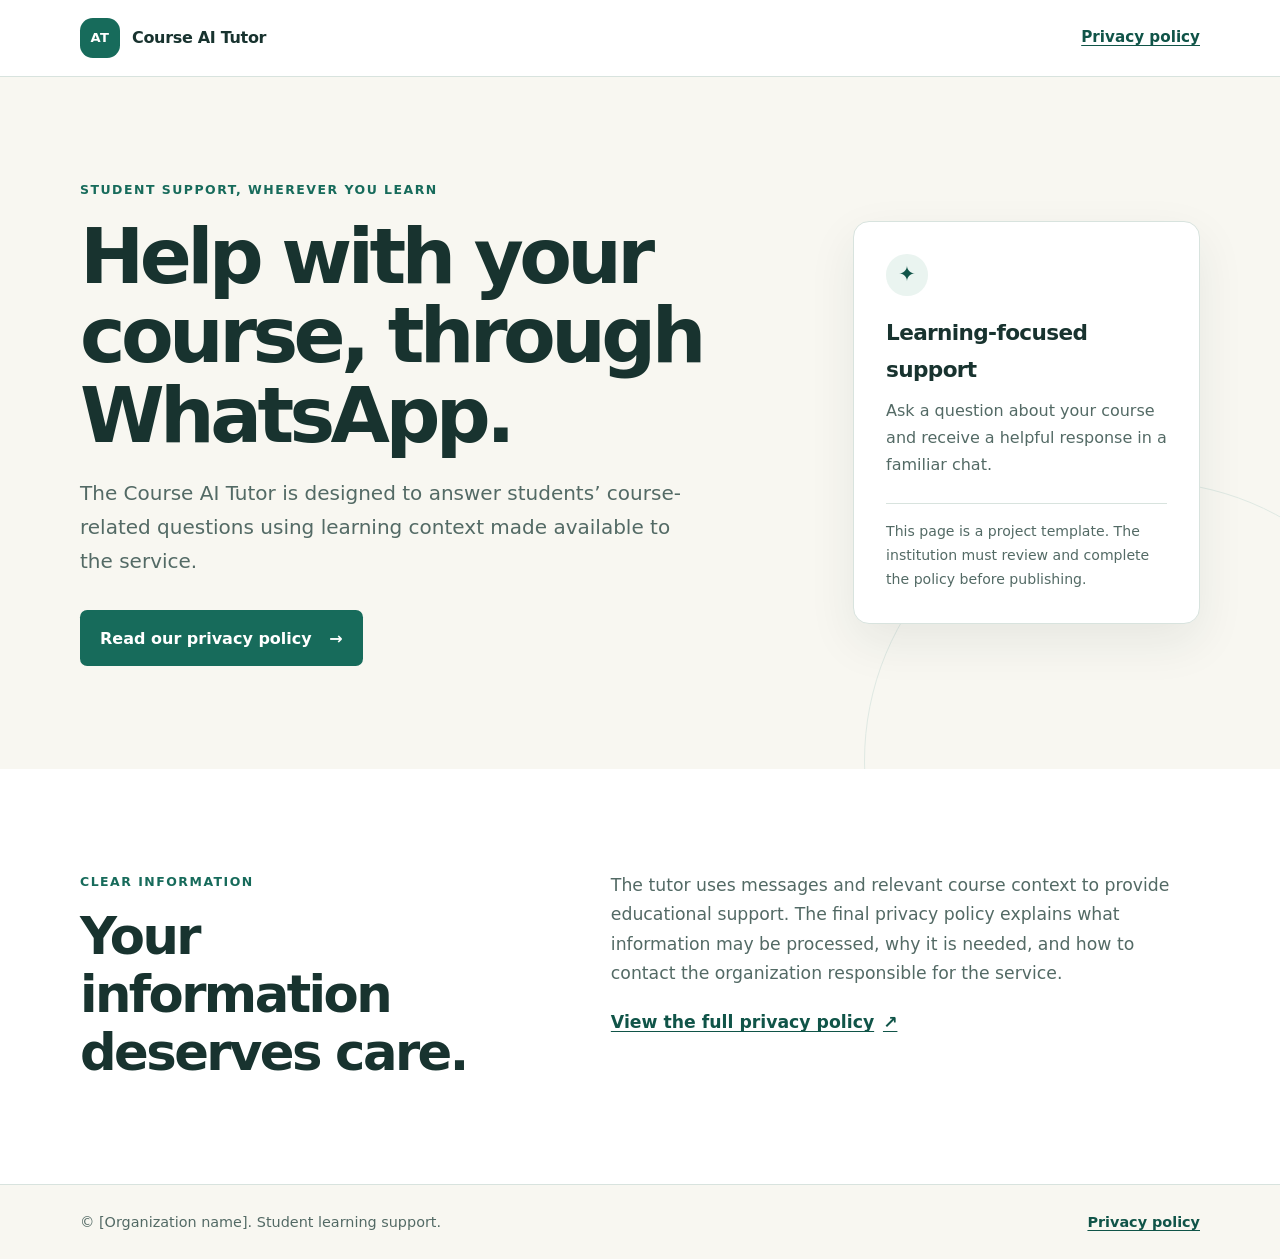
==== index.html @ 3cc83043 "web" ====
<!doctype html>
<html lang="en">
  <head>
    <meta charset="utf-8">
    <meta name="viewport" content="width=device-width, initial-scale=1">
    <meta name="description" content="Learn how the course AI tutor supports students through WhatsApp and how personal information is handled.">
    <title>Privacy and student support</title>
    <link rel="stylesheet" href="styles.css">
  </head>
  <body>
    <a class="skip-link" href="#main">Skip to content</a>
    <header class="site-header">
      <div class="container header-inner">
        <a class="brand" href="index.html" aria-label="Course AI Tutor home">
          <span class="brand-mark" aria-hidden="true">AT</span>
          <span>Course AI Tutor</span>
        </a>
        <a class="header-link" href="privacy-policy.html">Privacy policy</a>
      </div>
    </header>

    <main id="main">
      <section class="hero">
        <div class="container hero-grid">
          <div class="hero-copy">
            <p class="eyebrow">Student support, wherever you learn</p>
            <h1>Help with your course, through WhatsApp.</h1>
            <p class="hero-lede">The Course AI Tutor is designed to answer students’ course-related questions using learning context made available to the service.</p>
            <a class="button" href="privacy-policy.html">Read our privacy policy <span aria-hidden="true">→</span></a>
          </div>
          <aside class="hero-card" aria-label="About the service">
            <span class="card-icon" aria-hidden="true">✦</span>
            <h2>Learning-focused support</h2>
            <p>Ask a question about your course and receive a helpful response in a familiar chat.</p>
            <div class="card-rule"></div>
            <p class="small-note">This page is a project template. The institution must review and complete the policy before publishing.</p>
          </aside>
        </div>
        <div class="hero-decoration" aria-hidden="true"></div>
      </section>

      <section class="content-section">
        <div class="container content-grid">
          <div>
            <p class="eyebrow">Clear information</p>
            <h2>Your information deserves care.</h2>
          </div>
          <div class="content-copy">
            <p>The tutor uses messages and relevant course context to provide educational support. The final privacy policy explains what information may be processed, why it is needed, and how to contact the organization responsible for the service.</p>
            <a class="text-link" href="privacy-policy.html">View the full privacy policy <span aria-hidden="true">↗</span></a>
          </div>
        </div>
      </section>
    </main>

    <footer class="site-footer">
      <div class="container footer-inner">
        <p>© <span>[Organization name]</span>. Student learning support.</p>
        <a href="privacy-policy.html">Privacy policy</a>
      </div>
    </footer>
  </body>
</html>
---- styles.css ----
:root {
  color-scheme: light;
  --ink: #18332f;
  --muted: #536a65;
  --green: #176b5b;
  --green-dark: #105448;
  --mint: #eaf4f0;
  --cream: #f8f7f1;
  --line: #d8e3de;
  --white: #fff;
  font-family: Inter, ui-sans-serif, system-ui, -apple-system, BlinkMacSystemFont, "Segoe UI", sans-serif;
  font-synthesis: none;
  text-rendering: optimizeLegibility;
}

* { box-sizing: border-box; }

body {
  margin: 0;
  color: var(--ink);
  background: var(--white);
  font-size: 1rem;
  line-height: 1.7;
}

a { color: var(--green-dark); text-underline-offset: 0.2em; }
a:hover { color: #0b4036; }
a:focus-visible { outline: 3px solid #d08b32; outline-offset: 4px; border-radius: 3px; }

.container { width: min(1120px, calc(100% - 3rem)); margin-inline: auto; }
.skip-link { position: absolute; left: 1rem; top: -5rem; z-index: 10; padding: 0.7rem 1rem; background: var(--white); }
.skip-link:focus { top: 1rem; }

.site-header { position: relative; z-index: 1; background: var(--white); border-bottom: 1px solid var(--line); }
.header-inner, .footer-inner { min-height: 76px; display: flex; align-items: center; justify-content: space-between; gap: 1.5rem; }
.brand { display: inline-flex; align-items: center; gap: 0.75rem; color: var(--ink); text-decoration: none; font-weight: 750; letter-spacing: -0.02em; }
.brand-mark { display: grid; width: 2.5rem; height: 2.5rem; place-items: center; border-radius: 0.8rem; color: var(--white); background: var(--green); font-size: 0.82rem; letter-spacing: 0.04em; }
.header-link { font-size: 0.95rem; font-weight: 650; }

.hero { position: relative; overflow: hidden; padding: clamp(4rem, 8vw, 7.5rem) 0; background: var(--cream); }
.hero-grid { position: relative; z-index: 1; display: grid; grid-template-columns: minmax(0, 1.45fr) minmax(260px, 0.75fr); align-items: center; gap: clamp(3rem, 8vw, 7rem); }
.eyebrow { margin: 0 0 1rem; color: var(--green); font-size: 0.78rem; font-weight: 800; letter-spacing: 0.12em; text-transform: uppercase; }
h1, h2, p { margin-top: 0; }
h1 { max-width: 720px; margin-bottom: 1.25rem; font-size: clamp(2.65rem, 6vw, 5rem); line-height: 1.04; letter-spacing: -0.06em; }
.hero-lede { max-width: 620px; margin-bottom: 2rem; color: var(--muted); font-size: clamp(1.08rem, 1.7vw, 1.25rem); }
.button { display: inline-flex; align-items: center; gap: 1.1rem; padding: 0.9rem 1.25rem; border-radius: 0.45rem; color: var(--white); background: var(--green); font-weight: 700; text-decoration: none; }
.button:hover { color: var(--white); background: var(--green-dark); }
.hero-card { padding: 2rem; border: 1px solid var(--line); border-radius: 1rem; background: var(--white); box-shadow: 0 18px 48px rgb(24 51 47 / 8%); }
.card-icon { display: grid; width: 2.6rem; height: 2.6rem; place-items: center; margin-bottom: 1.2rem; border-radius: 50%; color: var(--green-dark); background: var(--mint); font-size: 1.3rem; }
.hero-card h2 { margin-bottom: 0.55rem; font-size: 1.35rem; letter-spacing: -0.03em; }
.hero-card p { margin-bottom: 0; color: var(--muted); }
.card-rule { height: 1px; margin: 1.5rem 0 1rem; background: var(--line); }
.hero-card .small-note { font-size: 0.88rem; }
.hero-decoration { position: absolute; right: -9rem; bottom: -17rem; width: 35rem; height: 35rem; border: 1px solid #dfe9e3; border-radius: 50%; }

.content-section { padding: clamp(4rem, 8vw, 7rem) 0; }
.content-grid { display: grid; grid-template-columns: minmax(230px, 0.8fr) minmax(0, 1.1fr); gap: clamp(2rem, 8vw, 8rem); }
.content-grid h2 { max-width: 400px; margin-bottom: 0; font-size: clamp(2rem, 4vw, 3.2rem); line-height: 1.13; letter-spacing: -0.05em; }
.content-copy { color: var(--muted); font-size: 1.08rem; }
.content-copy p { margin-bottom: 1.25rem; }
.text-link { display: inline-flex; align-items: center; gap: 0.55rem; font-weight: 750; }

.site-footer { border-top: 1px solid var(--line); background: var(--cream); }
.footer-inner { min-height: 74px; color: var(--muted); font-size: 0.9rem; }
.footer-inner p { margin: 0; }
.footer-inner a { font-weight: 650; }

.policy-main { padding: clamp(3rem, 7vw, 6rem) 0; }
.policy-layout { display: grid; grid-template-columns: 220px minmax(0, 740px); justify-content: space-between; gap: clamp(2rem, 6vw, 5rem); align-items: start; }
.policy-aside { position: sticky; top: 2rem; padding-top: 0.4rem; }
.policy-aside h2 { margin-bottom: 0.25rem; font-size: 1.6rem; letter-spacing: -0.04em; }
.policy-aside p:not(.eyebrow) { margin-bottom: 1.2rem; color: var(--muted); font-size: 0.9rem; }
.policy-content { min-width: 0; }
.policy-content h1 { margin-bottom: 1rem; font-size: clamp(2.4rem, 5vw, 3.6rem); }
.policy-content h2 { margin: 2.3rem 0 0.7rem; font-size: 1.35rem; line-height: 1.3; letter-spacing: -0.025em; }
.policy-content p, .policy-content li { color: #344e49; }
.policy-content ul { padding-left: 1.3rem; }
.policy-content li { padding-left: 0.25rem; margin: 0.45rem 0; }
.policy-content li::marker { color: var(--green); }
.policy-content .intro { font-size: 1.1rem; }
.notice { padding: 1rem 1.15rem; border-left: 4px solid #bd7823; border-radius: 0.25rem; background: #fff6e8; color: #563813; }
.notice strong { color: #3c270d; }
.contact-card { margin-top: 2.5rem; padding: 1.35rem 1.5rem; border: 1px solid var(--line); border-radius: 0.7rem; background: var(--mint); }
.contact-card h2 { margin-top: 0; }
.contact-card p { margin-bottom: 0; }
.policy-date { margin-top: 2rem; color: var(--muted); font-size: 0.9rem; }

@media (max-width: 760px) {
  .container { width: min(100% - 2rem, 620px); }
  .hero-grid, .content-grid, .policy-layout { grid-template-columns: 1fr; }
  .hero-grid { gap: 2.5rem; }
  .hero-card { max-width: 440px; }
  .content-grid { gap: 1.5rem; }
  .policy-layout { gap: 2rem; }
  .policy-aside { position: static; padding-bottom: 1.25rem; border-bottom: 1px solid var(--line); }
  .policy-aside .eyebrow { margin-bottom: 0.5rem; }
  .policy-aside h2 { margin-bottom: 0.25rem; }
  .policy-aside p:not(.eyebrow) { margin-bottom: 0.6rem; }
}

@media (max-width: 420px) {
  .header-inner { min-height: 66px; }
  .brand { font-size: 0.9rem; }
  .header-link { font-size: 0.88rem; }
  .footer-inner { align-items: flex-start; flex-direction: column; justify-content: center; gap: 0.35rem; padding-block: 1rem; }
}

@media (prefers-reduced-motion: reduce) {
  *, *::before, *::after { scroll-behavior: auto !important; }
}
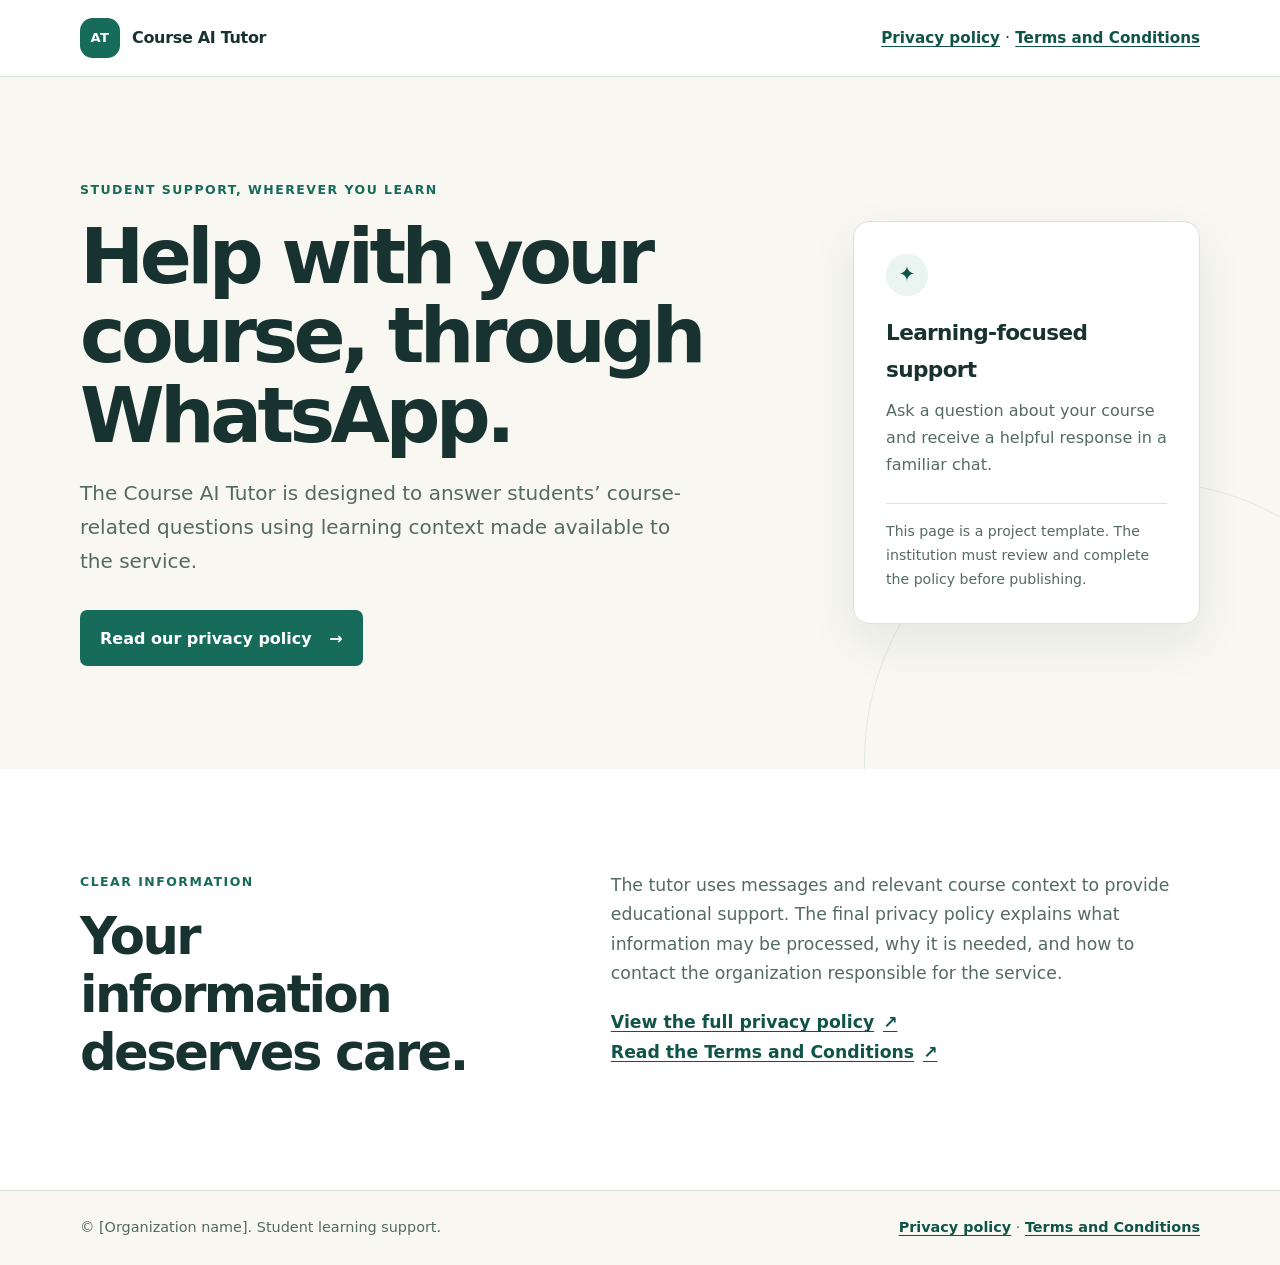
==== commit 535e2416: "feat(legal): add terms and conditions page" ====
--- a/index.html
+++ b/index.html
@@ -15,7 +15,11 @@
           <span class="brand-mark" aria-hidden="true">AT</span>
           <span>Course AI Tutor</span>
         </a>
-        <a class="header-link" href="privacy-policy.html">Privacy policy</a>
+        <nav aria-label="Legal information">
+          <a class="header-link" href="privacy-policy.html">Privacy policy</a>
+          <span aria-hidden="true"> · </span>
+          <a class="header-link" href="terms-and-conditions.html">Terms and Conditions</a>
+        </nav>
       </div>
     </header>
 
@@ -48,6 +52,7 @@
           <div class="content-copy">
             <p>The tutor uses messages and relevant course context to provide educational support. The final privacy policy explains what information may be processed, why it is needed, and how to contact the organization responsible for the service.</p>
             <a class="text-link" href="privacy-policy.html">View the full privacy policy <span aria-hidden="true">↗</span></a>
+            <p><a class="text-link" href="terms-and-conditions.html">Read the Terms and Conditions <span aria-hidden="true">↗</span></a></p>
           </div>
         </div>
       </section>
@@ -56,7 +61,11 @@
     <footer class="site-footer">
       <div class="container footer-inner">
         <p>© <span>[Organization name]</span>. Student learning support.</p>
-        <a href="privacy-policy.html">Privacy policy</a>
+        <nav aria-label="Legal information">
+          <a href="privacy-policy.html">Privacy policy</a>
+          <span aria-hidden="true"> · </span>
+          <a href="terms-and-conditions.html">Terms and Conditions</a>
+        </nav>
       </div>
     </footer>
   </body>
